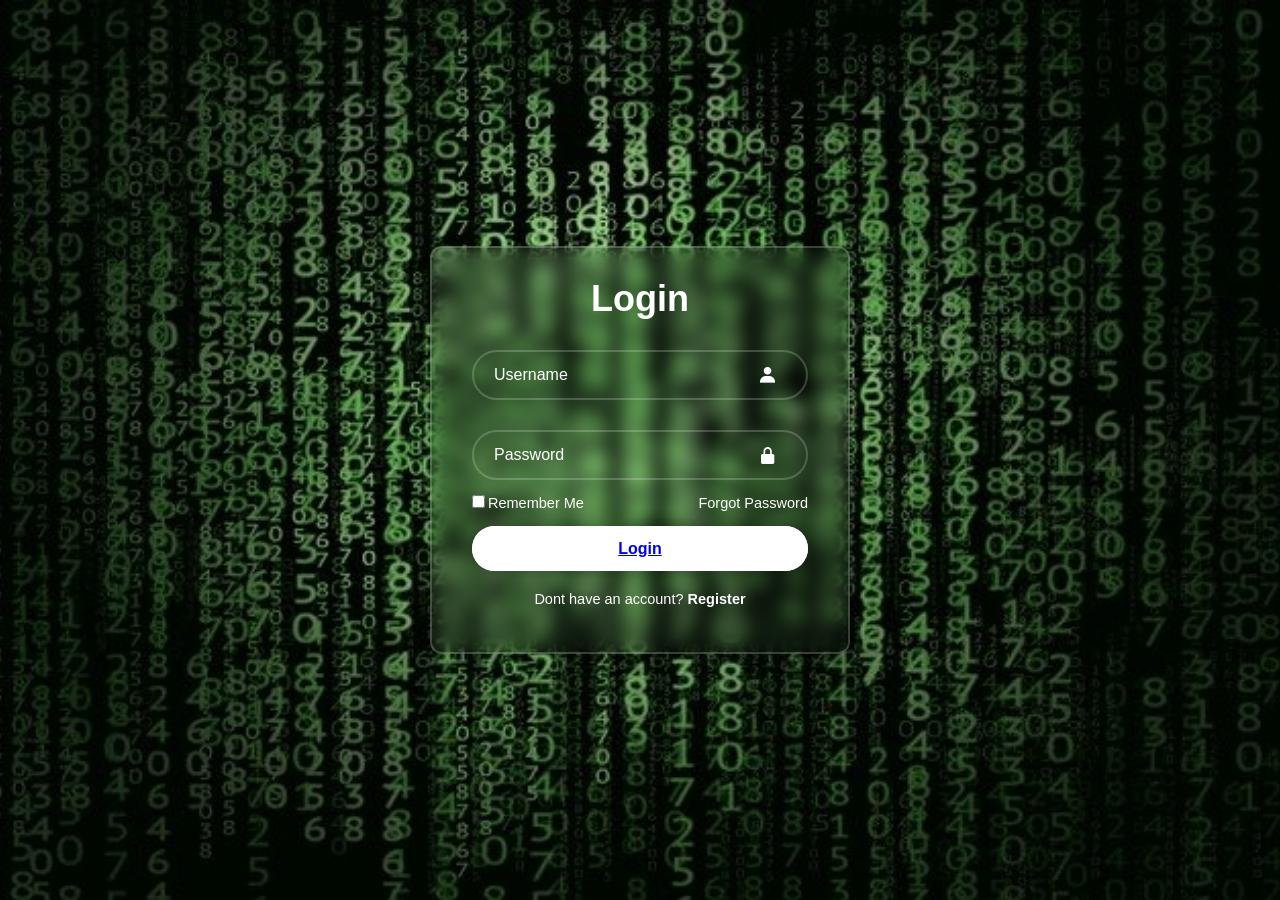
==== indexes.html @ c64421b8 "Add files via upload" ====
<!DOCTYPE html>
<html lang="en">
<head>
  <meta charset="UTF-8">
  <meta name="viewport" content="width=device-width, initial-scale=1.0">
  <title>Login Form | elmo</title>
  <link rel="stylesheet" href="styles.css">
  <link href='https://unpkg.com/boxicons@2.1.4/css/boxicons.min.css' rel='stylesheet'>
</head>
<body>
  <div class="wrapper">
    <form action="">
      <h1>Login</h1>
      <div class="input-box">
        <input type="text" placeholder="Username" required>
        <i class='bx bxs-user'></i>
      </div>
      <div class="input-box">
        <input type="password" placeholder="Password" required>
        <i class='bx bxs-lock-alt' ></i>
      </div>
      <div class="remember-forgot">
        <label><input type="checkbox">Remember Me</label>
        <a href="#">Forgot Password</a>
      </div>
      <div class="btn">
      <button type="submit" class="btn"><a href="http://127.0.0.1:5500/index.html">Login</a></button>
      </div>
      <div class="register-link">
        <p>Dont have an account? <a href="#">Register</a></p>
      </div>
    </form>
  </div>
</body>
</html>
---- styles.css ----
*{
margin: 0;
  padding: 0;
  box-sizing: border-box;
  font-family: "Poppins", sans-serif;
}
body{
  display: flex;
  justify-content: center;
  align-items: center;
 height: 100vh;
  background: url(Number-Codes.jpg) no-repeat;
  background-size: cover;
  background-position: center;
}
.wrapper{
  width: 420px;
  background: transparent;
  border: 2px solid rgba(255, 255, 255, .2);
  backdrop-filter: blur(9px);
  color: #fff;
  border-radius: 12px;
  padding: 30px 40px;
  font-family: "Poppins"sans-serif;
}
.wrapper h1{
  font-size: 36px;
  text-align: center;
  font-family: "Ubuntu", sans-serif;
}
.wrapper .input-box{
  position: relative;
  width: 100%;
  height: 50px;
  
  margin: 30px 0;
}
.input-box input{
  width: 100%;
  height: 100%;
  background: transparent;
  border: none;
  outline: none;
  border: 2px solid rgba(255, 255, 255, .2);
  border-radius: 40px;
  font-size: 16px;
  color: #fff;
  padding: 20px 45px 20px 20px;
}
.input-box input::placeholder{
  color: #fff;
}
.input-box i{
  position: absolute;
  right: 20px;
  top: 30%;
  transform: translate(-50%);
  font-size: 20px;

}
.wrapper .remember-forgot{
  display: flex;
  justify-content: space-between;
  font-size: 14.5px;
  margin: -15px 0 15px;
}
.remember-forgot label input{
  accent-color: #fff;
  margin-right: 3px;

}
.remember-forgot a{
  color: #fff;
  text-decoration: none;

}
.remember-forgot a:hover{
  text-decoration: underline;
}
.wrapper .btn{
  width: 100%;
  height: 45px;
  background: #fff;
  border: none;
  outline: none;
  border-radius: 40px;
  box-shadow: 0 0 10px rgba(0, 0, 0, .1);
  cursor: pointer;
  font-size: 16px;
  color: #333;
  font-weight: 600;
  text-decoration: none;
}
.wrapper .register-link{
  font-size: 14.5px;
  text-align: center;
  margin: 20px 0 15px;

}
.register-link p a{
  color: #fff;
  text-decoration: none;
  font-weight: 600;
}
.register-link p a:hover{
  text-decoration: underline;
  color: rgb(42, 167, 42);
}
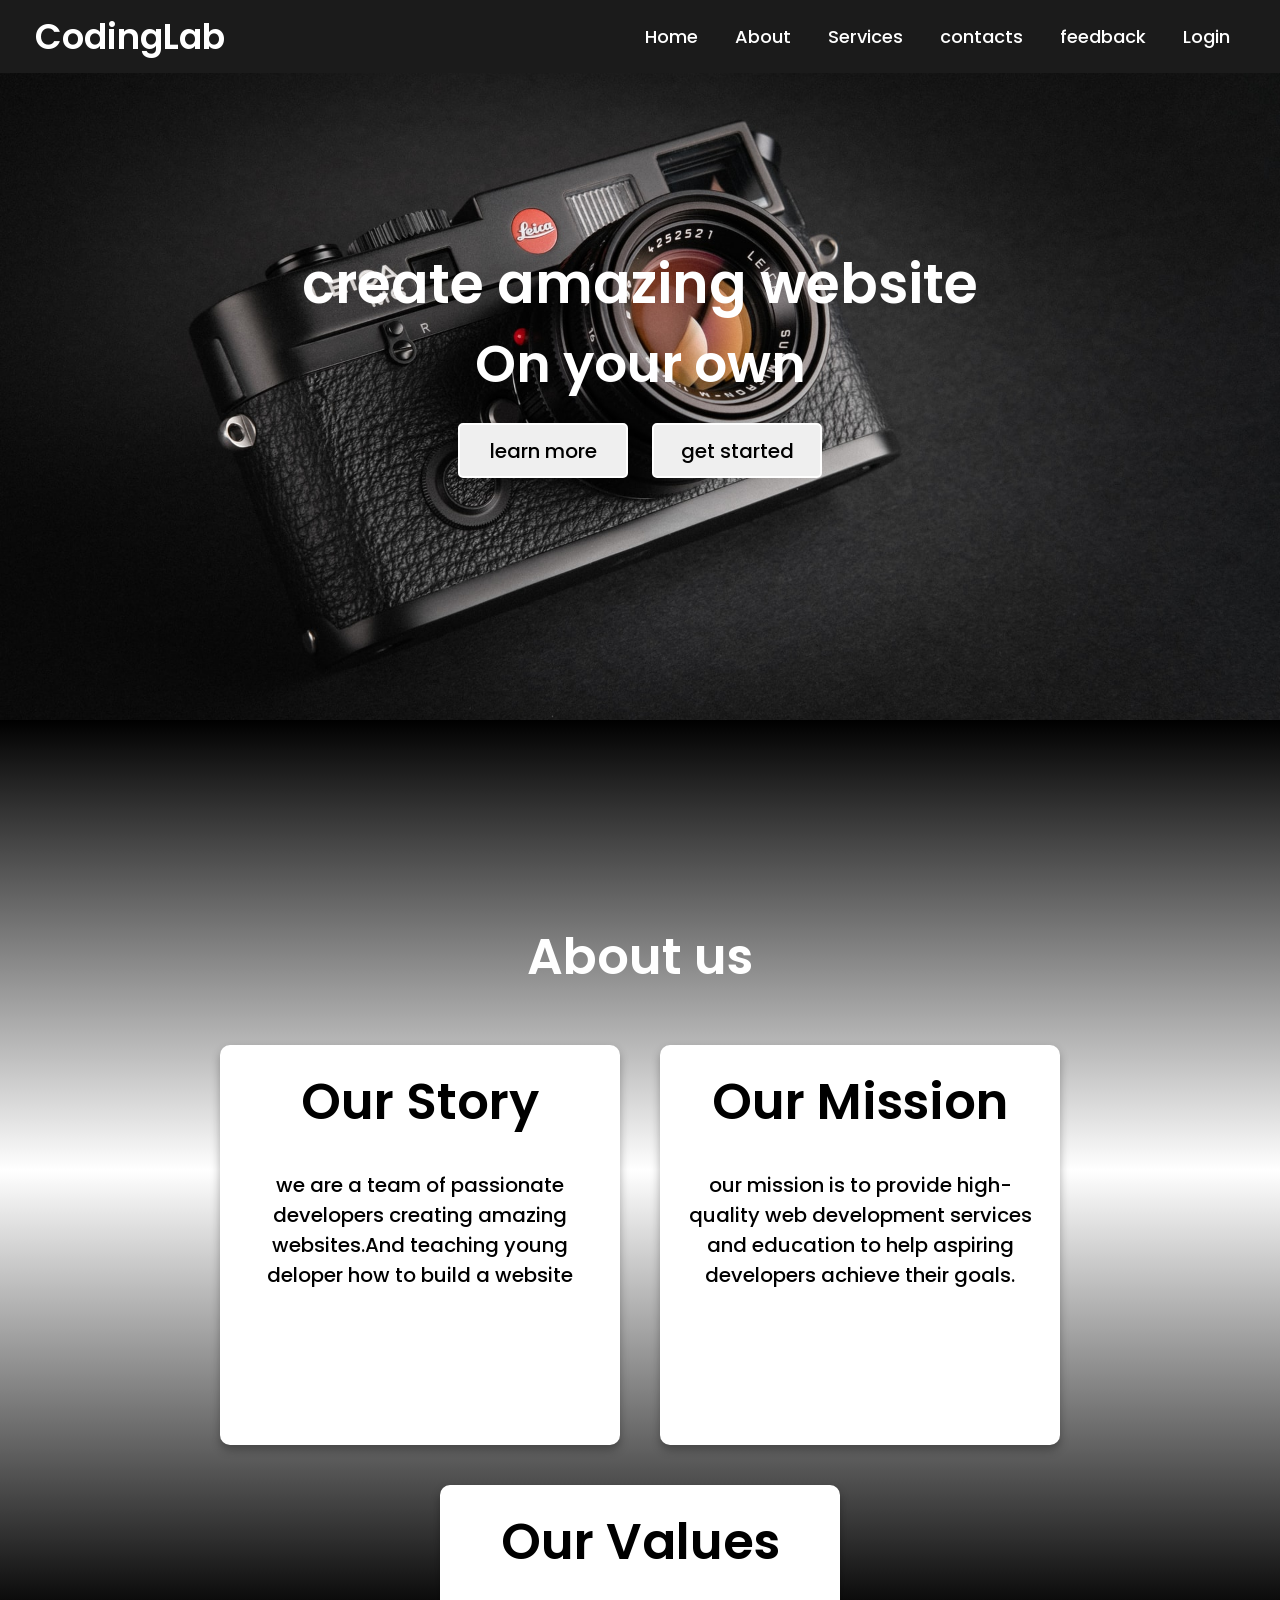
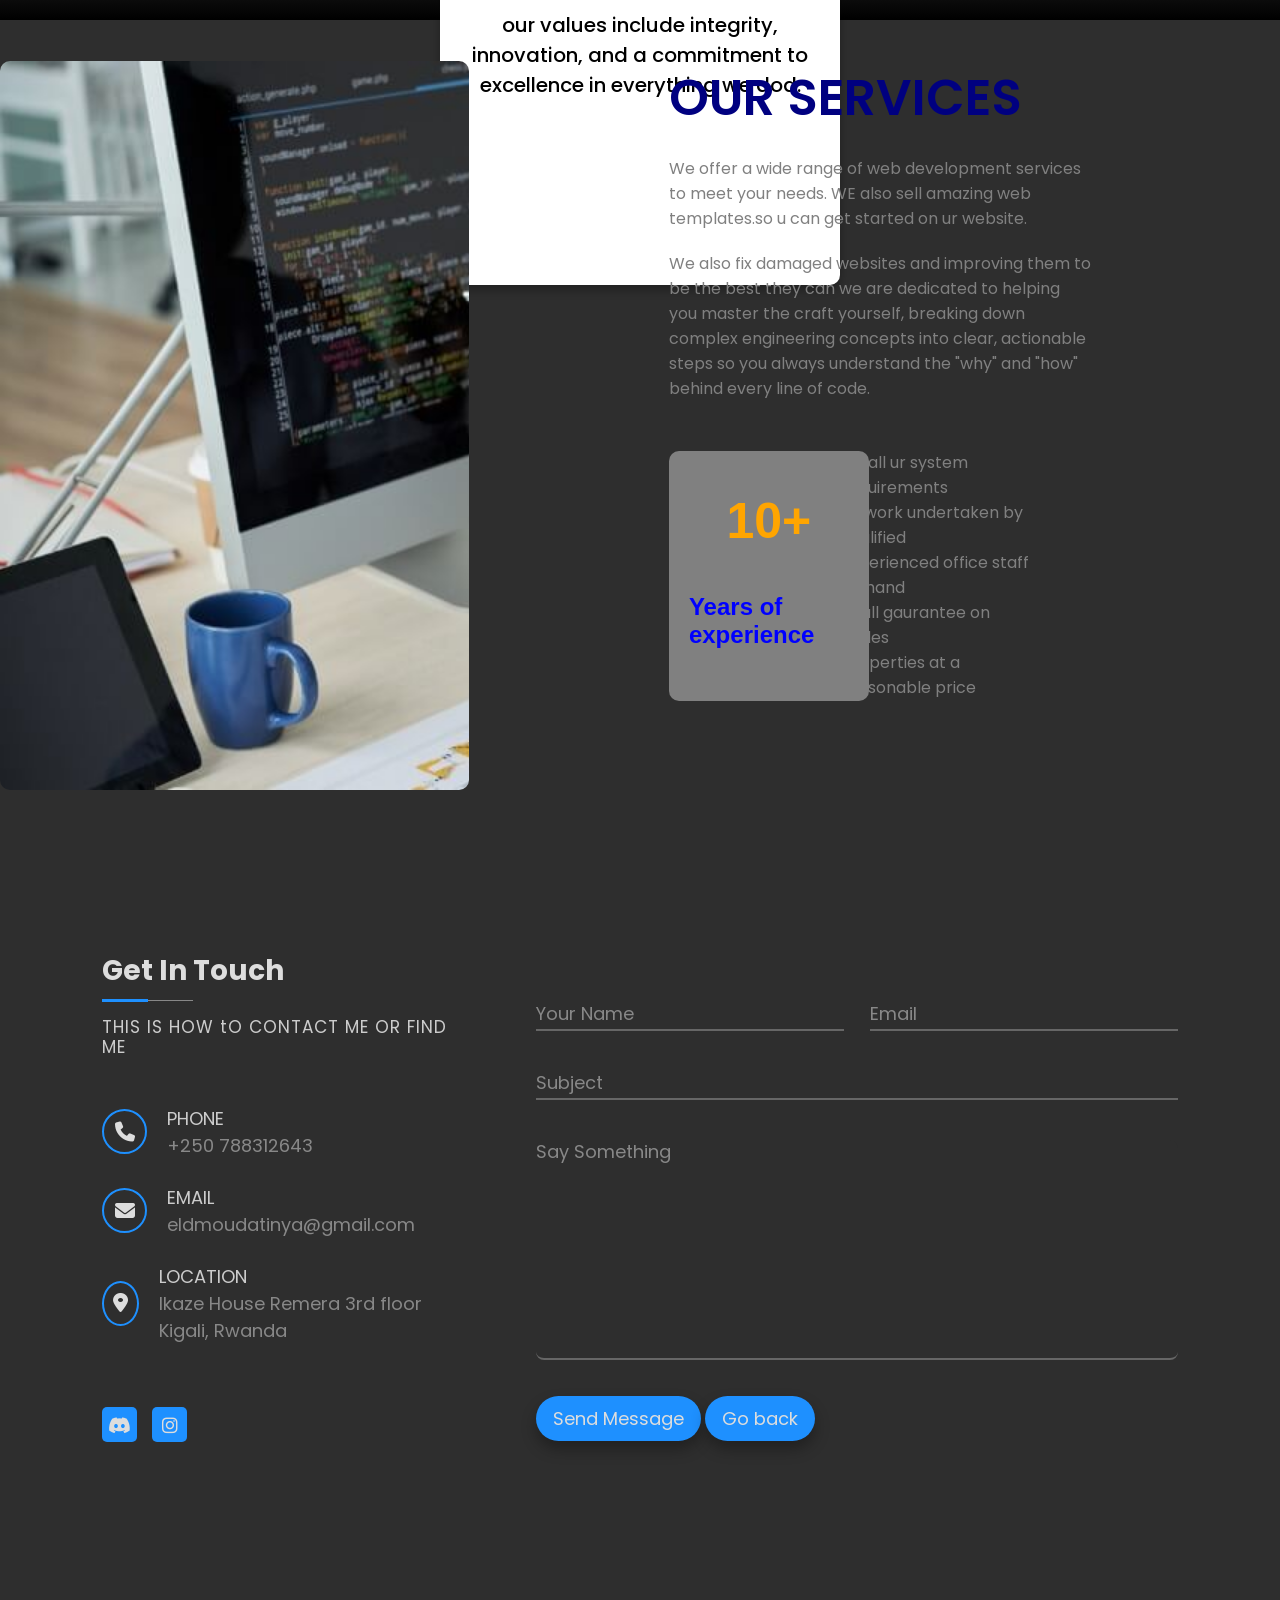
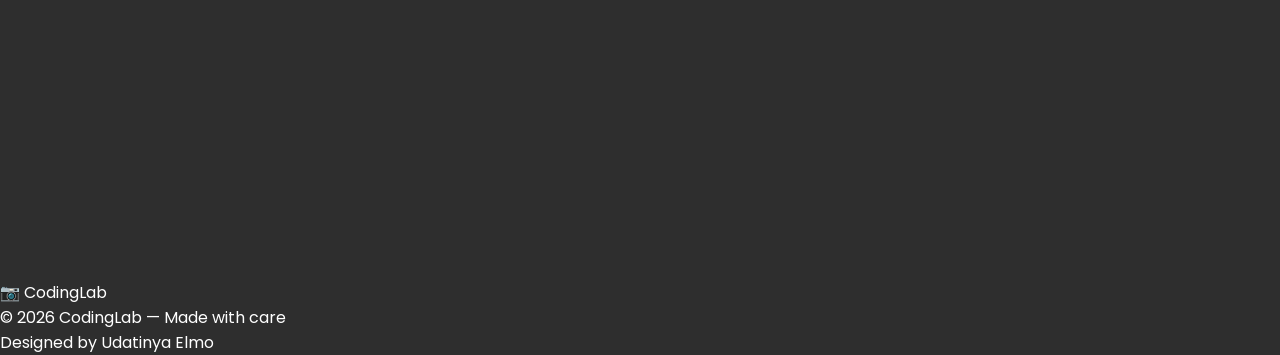
==== commit 4757b6fd: "Revamp index.html for Coding Lab layout Replaced the login form with a new layout for Coding Lab, in" ====
--- a/indexes.html
+++ b/indexes.html
@@ -1,35 +1,228 @@
 <!DOCTYPE html>
 <html lang="en">
 <head>
-  <meta charset="UTF-8">
-  <meta name="viewport" content="width=device-width, initial-scale=1.0">
-  <title>Login Form | elmo</title>
-  <link rel="stylesheet" href="styles.css">
-  <link href='https://unpkg.com/boxicons@2.1.4/css/boxicons.min.css' rel='stylesheet'>
+    <meta charset="UTF-8">
+    <meta name="viewport" content="width=device-width, initial-scale=1.0">
+    <title>Coding lab</title>
+    <link rel="stylesheet" href="style.css">
 </head>
 <body>
-  <div class="wrapper">
-    <form action="">
-      <h1>Login</h1>
-      <div class="input-box">
-        <input type="text" placeholder="Username" required>
-        <i class='bx bxs-user'></i>
-      </div>
-      <div class="input-box">
-        <input type="password" placeholder="Password" required>
-        <i class='bx bxs-lock-alt' ></i>
-      </div>
-      <div class="remember-forgot">
-        <label><input type="checkbox">Remember Me</label>
-        <a href="#">Forgot Password</a>
-      </div>
-      <div class="btn">
-      <button type="submit" class="btn"><a href="http://127.0.0.1:5500/index.html">Login</a></button>
-      </div>
-      <div class="register-link">
-        <p>Dont have an account? <a href="#">Register</a></p>
-      </div>
-    </form>
+     <!-- NAV BAR -->
+    <nav>
+        <div class="menu">
+            <div class="logo">
+                <a href="#">CodingLab</a>
+            </div>
+            <ul>
+                <li><a href="#">Home</a></li>
+                <li><a href="#about">About</a></li>
+                <li><a href="#services">Services</a></li>
+                <li><a href="contact-us.html">contacts</a></li>
+                <li><a href="#feedback">feedback</a></li>
+                <li><a href="indexes.html">Login</a></li>
+            </ul>
+        </div>
+    </nav>
+    <!-- HERO SECTION -->
+    <div class="img">
+    <div class="center">
+        <div class="title">create amazing website</div>
+        <div class="sub_title">On your own</div>
+        <div class="btns">
+            <button>learn more</button>
+            <button>get started</button>    
+       </div>
+       </div>
+       </div>
+
+         <!-- ABOUT US -->
+
+      <section class="About-me" id="about">
+         <h2 class="titleabotus">About us</h2>
+         <div class="cards">
+         <!-- card 1 -->
+        <div class="card">
+          <h2 class="titleabotus">Our Story</h2>
+          <p class="wordsaboutus">we are a team of passionate developers creating amazing websites.And teaching young deloper how to build a website</p>
+        </div>
+        <!-- card 2 -->
+        <div class="card">
+          <h2 class="titleabotus">Our Mission</h2>
+          <p class="wordsaboutus">our mission is to provide high-quality web development services and education to help aspiring developers achieve their goals.</p>
+        </div>
+        <!-- card 3 -->
+        <div class="card">
+          <h2 class="titleabotus">Our Values</h2>
+          <p class="wordsaboutus">our values include integrity, innovation, and a commitment to excellence in everything we dod.</p>
+        </div>
+        </div>
+      </section>
+
+       <!-- SERVICES -->
+
+     <section>
+        <div class="main-services" id="services">
+            <div class="first-service">
+
+            </div>
+
+            <div class="second-service">
+           <H3 class="header-services">OUR SERVICES</H3>
+            <P class="first-paragraph">We offer a wide range of web development services to meet your needs.
+                 WE also sell amazing web templates.so u can get started on ur website.</P>
+
+
+
+               <p class="second-paragraph">We also fix damaged websites and improving them to be the best they can we are dedicated to helping you master the craft yourself,
+                  breaking down complex engineering concepts into clear,
+                  actionable steps so you always understand the "why" and "how" behind every line of code.</p>
+                  <div class="cardes">
+                  <h4 class="number-years">10+</h4><p class="words-years"> Years of experience</p>
+                  
+                  </div>
+
+            </div>
+           <ul class="llist">
+                   <li>for all ur system requirements</li>
+                    <li>All work undertaken by qualified</li>
+                    <li>Experienced office staff on hand</li>
+                    <li>A full gaurantee on codes</li>
+                    <li>properties at a reasonable price</li>
+                  </ul>
+        </div>
+    
+     </section>
+    <html>
+<head>
+	
+	<link rel="stylesheet" type="text/css" href="contact-us.css">
+
+	<link rel="stylesheet" href="https://cdnjs.cloudflare.com/ajax/libs/font-awesome/6.1.1/css/all.min.css"/>
+
+	<link href="https://fonts.googleapis.com/css2?family=Poppins:ital,wght@0,100;0,200;0,400;0,500;0,600;0,800;1,900&display=swap" rel="stylesheet">
+
+	<meta name="viewport" content="width=device-width, initial-scale=1.0">
+
+	<title>Contact Section</title>
+</head>
+<body>
+	<div class="container">
+		<main class="row">
+			
+
+			<section class="col left">
+				
+				
+
+				<div class="contactTitle">
+					<h2>Get In Touch</h2>
+					<p>THIS IS HOW tO CONTACT ME OR FIND ME</p>
+				</div>
+
+				
+
+				<div class="contactInfo">
+					
+					<div class="iconGroup">
+						<div class="icon">
+							<i class="fa-solid fa-phone"></i>
+						</div>
+						<div class="details">
+							<span>Phone</span>
+							<span>+250 788312643</span>
+						</div>
+					</div>
+
+					<div class="iconGroup">
+						<div class="icon">
+							<i class="fa-solid fa-envelope"></i>
+						</div>
+						<div class="details">
+							<span>Email</span>
+							<span>eldmoudatinya@gmail.com</span>
+						</div>
+					</div>
+
+					<div class="iconGroup">
+						<div class="icon">
+							<i class="fa-solid fa-location-dot"></i>
+						</div>
+						<div class="details">
+							<span>Location</span>
+							<span>Ikaze House Remera 3rd floor Kigali, Rwanda</span>
+						</div>
+					</div>
+
+				</div>
+
+				
+
+				<div class="socialMedia">
+					
+					<a href="https://discord.com/channels/@me" target="_blank"><i class="fa-brands fa-discord"></i></a>
+					<a href="https://www.instagram.com/simp_elmo/" target="_blank"><i class="fa-brands fa-instagram"></i></a>
+				</div>
+
+				
+			</section>
+
+			
+			
+
+			<section class="col right">
+				
+				
+
+				<form class="messageForm">
+					
+					<div class="inputGroup halfWidth">
+						<input type="text" name="" required="required">
+						<label>Your Name</label>
+					</div>
+
+					<div class="inputGroup halfWidth">
+						<input type="email" name="" required="required">
+						<label>Email</label>
+					</div>
+
+					<div class="inputGroup fullWidth">
+						<input type="text" name="" required="required">
+						<label>Subject</label>
+					</div>
+
+					<div class="inputGroup fullWidth">
+						<textarea required="required"></textarea>
+						<label>Say Something</label>
+					</div>
+
+					<div class="inputGroup fullWidth">
+						<button>Send Message</button>
+                      <a href="index.html"><button >Go back</button></a>
+					</div>
+
+				</form>
+
+				
+			</section>
+
+			
+
+		</main>
+	</div>
+</body>
+</html>
+<!-- FOOTER -->
+<footer class="footer">
+  <div class="footer-left">
+    📷 CodingLab
   </div>
+  <div class="footer-middle">
+    © 2026 CodingLab — Made with care
+  </div>
+  <div class="footer-right">
+    Designed by Udatinya Elmo
+  </div>
+</footer>
+       
 </body>
-</html>+</html>
--- a/style.css
+++ b/style.css
@@ -0,0 +1,619 @@
+@import url("https://fonts.googleapis.com/css2?family=Poppins:wght@400;500;600;700&display=swap");
+*{
+    margin: 0;
+    padding: 0;
+    box-sizing: border-box;
+    font-family: poppins, sans-serif;
+    text-decoration: none;
+}
+nav{
+    position: fixed;
+    background: #1b1b1b;
+    width: 100%;
+    padding: 10px 0;
+    z-index: 12;
+}
+nav .menu{
+    max-width: 1250px;
+    
+    margin: auto;
+    display: flex;
+    align-items: center;
+    justify-content: space-between;
+    padding: 0 20px;
+}
+.menu .logo a{
+    text-decoration: none;
+    color: #fff;
+    font-size: 35px;
+    font-weight: 600;
+}
+.menu ul{
+    display: inline-flex;
+}
+.menu ul li{
+    list-style: none;
+    margin-left: 7px;
+}
+.menu ul li a{
+    text-decoration: none;
+    color: #fff;
+    font-size: 18px;
+    font-weight: 500;
+    padding: 8px 15px;
+    border-radius: 5px;
+    transition: all 0.3s ease;
+}
+.menu ul li a:hover{
+    background: #fff;
+    color: #000;
+}
+.img{
+    background: url(layout.jpg) no-repeat;
+    height: 80vh;
+    width: 100%;
+    background-position: center;
+    background-size: cover;
+    position: relative;
+}
+.img ::before{
+    content: '';
+    position: absolute;
+    top: 0;
+    left: 0;
+    height: 100%;
+    width: 100%;
+}
+.center{
+    position: absolute;
+    top: 50%;
+    left: 50%;
+    width: 100%;
+    transform: translate(-50%,-50%);
+   padding: 0 20px;
+   text-align: center;
+
+}
+.center .title{
+    color: #fff;
+    font-size: 55px;
+    font-weight: 600;
+}
+.center .sub_title{
+  color: #fff;
+  font-size: 52px;
+  font-weight: 600;
+}
+.center .btns{
+    margin-top: 20px;
+}
+.center .btns button{
+    height: 55px;
+    width: 170px;
+    border-radius: 5px;
+    border: none;
+    margin: 0 10px;
+    border: 2px solid #fff;
+    font-size: 20px;
+    font-weight: 500;
+    padding: 0 10px
+}
+.About-me{
+    padding: 200px 0;
+    color: #fff;
+    justify-content: center;
+    align-items: center;
+    background: linear-gradient(black,white,black);
+}
+.About-me .titleabotus{
+    font-size: 50px;
+    font-weight: 600;
+    text-align: center;
+    margin-bottom: 30px;
+}
+   .About-me .wordsaboutus{
+     font-size: 20px;
+    font-weight: 500;
+    text-align: center;
+    margin-bottom: 30px;
+   }
+    /* cards */
+    .cards{
+        display: flex;
+        justify-content: center;
+        align-items: center;
+        flex-wrap: wrap;
+    }
+
+    .card{
+        background: #fff;
+        color: #000;
+        width: 400px;
+        height: 400px;
+        border-radius: 10px;
+        box-shadow: 0 5px 10px rgba(0,0,0,0.3);
+        margin: 20px;
+        padding: 20px;
+        text-align: justify;
+    }
+     
+
+    section{
+          width: 100%;
+    height: 100vh;
+    
+    }
+ .main-services{
+    display: flex;
+    width: 100%;
+    height: 90vh;
+    justify-content: center;
+    align-items: center;
+   
+ }
+.first-service{
+    background: url(coding-salary.jpg) no-repeat;
+    background-size: cover;
+    width:50%;
+    height: 90%;
+    border-radius: 10px;
+    margin-right: 200px;
+}
+.second-service{
+    width: 45%;
+    height: 90%;
+    border-radius: 10px;
+}
+.header-services{
+    font-size: 50px;
+    font-weight: 600;
+    color: navy
+}
+.first-paragraph{
+    color: grey;
+    padding: 20px 0;
+}
+.second-paragraph{
+    color: grey;
+}
+.cardes{
+    display: flex;
+    justify-content: center;
+    align-items: center;
+    flex-wrap: wrap;
+    height: 250px;
+    width: 200px;
+    background-color: grey;
+    padding : 20px;
+    border-radius: 10px;
+    margin-top: 50px;
+    
+}
+
+.number-years{
+    font-size: 50px;
+    font-weight: 600;
+    color: orange;
+    font-family: "Ubuntu", sans-serif;
+
+}
+.words-years{
+    font-size: 24px;
+    font-weight: 600;
+    color: blue;
+    font-family: "Ubuntu", sans-serif;
+    margin-bottom: 10px;
+}
+.llist{
+    color: grey;
+    position: relative;
+    top: 150px;
+    right: 250px;
+}
+*{
+	margin: 0;
+	padding: 0;
+	box-sizing: border-box;
+	font-family: 'Poppins', sans-serif;
+}
+body{
+	width: 100%;
+	min-height: 100vh;
+	background-color: #2e2e2e;
+	color: white;
+}
+.container{
+	width: 100%;
+	min-height: 100vh;
+	display: flex;
+	justify-content: center;
+	align-items: center;
+	padding: 30px 8%;
+}
+.container .row{
+	display: flex;
+	justify-content: space-between;
+	width: 100%;
+	max-width: 1100px;
+}
+.row section.col{
+	display: flex;
+	flex-direction: column;
+}
+.row section.left{
+	flex-basis: 35%;
+	min-width: 320px;
+	margin-right: 60px;
+}
+.row section.right{
+	flex-basis: 60%;
+}
+section.left .contactTitle h2{
+	position: relative;
+	font-size: 28px;
+	color: #ddd;
+	display: inline-block;
+	margin-bottom: 25px;
+}
+section.left .contactTitle h2::before{
+	content: '';
+	position: absolute;
+	width: 50%;
+	height: 1px;
+	background-color: #888;
+	top: 120%;
+	left: 0;
+}
+section.left .contactTitle h2::after{
+	content: '';
+	position: absolute;
+	width: 25%;
+	height: 3px;
+	background-color: dodgerblue;
+	top: calc(120% - 1px);
+	left: 0;
+}
+section.left .contactTitle p{
+	font-size: 17px;
+	color: #ccc;
+	letter-spacing: 1px;
+	line-height: 1.2;
+	padding-bottom: 22px;
+}
+section.left .contactInfo{
+	margin-bottom: 16px;
+}
+.contactInfo .iconGroup{
+	display: flex;
+	align-items: center;
+	margin: 25px 0px;
+}
+.iconGroup .icon{
+	width: 45px;
+	height: 45px;
+	border: 2px solid dodgerblue;
+	border-radius: 50%;
+	margin-right: 20px;
+	position: relative;
+}
+.iconGroup .icon i{
+	font-size: 20px;
+	color: #ddd;
+	position: absolute;
+	top: 50%;
+	left: 50%;
+	transform: translate(-50%, -50%);
+}
+.iconGroup .details span{
+	display: block;
+	color: #888;
+	font-size: 18px;
+}
+.iconGroup .details span:nth-child(1){
+	text-transform: uppercase;
+	color: #ccc;
+}
+section.left .socialMedia{
+	display: flex;
+	justify-content: flex-start;
+	align-items: center;
+	flex-wrap: wrap;
+	margin: 22px 0px 20px;
+}
+.socialMedia a{
+	width: 35px;
+	height: 35px;
+	text-decoration: none;
+	text-align: center;
+	margin-right: 15px;
+	border-radius: 5px;
+	background-color: dodgerblue;
+	transition: 0.4s;
+}
+.socialMedia a i{
+	color: #ddd;
+	font-size: 18px;
+	line-height: 35px;
+	border: 1px solid transparent;
+	transition-delay: 0.4s;
+}
+.socialMedia a:hover{
+	transform: translateY(-5px);
+	background-color: #2e2e2e;
+	color: dodgerblue;
+	border: 1px solid dodgerblue;
+}
+.socialMedia a:hover i{
+	color: dodgerblue;
+}
+
+/* Code for the right section (column) */
+
+.row section.right .messageForm{
+	display: flex;
+	justify-content: space-between;
+	flex-wrap: wrap;
+	padding-top: 30px;
+}
+.row section.right .inputGroup{
+	margin: 18px 0px;
+	position: relative;
+}
+.messageForm .halfWidth{
+	flex-basis: 48%;
+}
+.messageForm .fullWidth{
+	flex-basis: 100%;
+}
+.messageForm input, .messageForm textarea{
+	width: 100%;
+	font-size: 18px;
+	padding: 2px 0px;
+	background-color: #2e2e2e;
+	color: #ddd;
+	border: none;
+	border-bottom: 2px solid #666;
+	outline: none;
+}
+.messageForm textarea{
+	resize: none;
+	height: 220px;
+	display: block;
+}
+textarea::-webkit-scrollbar{
+	width: 5px;
+}
+textarea::-webkit-scrollbar-track{
+	background-color: #1e1e1e;
+	border-radius: 15px;
+}
+textarea::-webkit-scrollbar-thumb{
+	background-color: dodgerblue;
+	border-radius: 15px;
+}
+.inputGroup label{
+	position: absolute;
+	left: 0;
+	bottom: 4px;
+	color: #888;
+	font-size: 18px;
+	transition: 0.4s;
+	pointer-events: none;
+}
+.inputGroup:nth-child(4) label{
+	top: 2px;
+}
+.inputGroup input:focus ~ label, .inputGroup textarea:focus ~ label,
+.inputGroup input:valid ~ label, .inputGroup textarea:valid ~ label
+{
+	transform: translateY(-30px);
+	font-size: 16px;
+}
+.inputGroup button{
+	padding: 8px 16px;
+	font-size: 18px;
+	background-color: dodgerblue;
+	color: #ddd;
+	border: 1px solid transparent;
+	border-radius: 25px;
+	outline: none;
+	cursor: pointer;
+	box-shadow: 0px 8px 15px rgba(0, 0, 0, 0.3);
+	transition: 0.4s;
+}
+.inputGroup button:hover{
+	background-color: #2e2e2e;
+	color: dodgerblue;
+	box-shadow: 0px 0px 15px rgba(0, 0, 0, 0.3);
+	border: 1px solid dodgerblue;
+}
+@media(max-width: 1100px){
+	.messageForm .halfWidth{
+		flex-basis: 100%;
+	}
+}
+@media(max-width: 900px){
+	.container .row{
+		flex-wrap: wrap;
+	}
+	.row section.left, .row section.right{
+		flex-basis: 100%;
+		margin: 0px;
+	}
+}
+/* ── Layout ── */
+.fb-wrap {
+  max-width: 560px;
+  margin: 0 auto;
+  padding: 2rem 1rem;
+  font-family: inherit;
+}
+
+/* ── Card ── */
+.fb-card {
+  background: #ffffff;
+  border: 1px solid #e5e7eb;
+  border-radius: 12px;
+  padding: 2rem;
+}
+
+/* ── Header ── */
+.fb-title {
+  margin: 0 0 4px;
+  font-size: 20px;
+  font-weight: 500;
+  color: #111827;
+}
+
+.fb-subtitle {
+  margin: 0 0 1.5rem;
+  font-size: 14px;
+  color: #6b7280;
+}
+
+/* ── Labels ── */
+.fb-label {
+  display: block;
+  font-size: 14px;
+  font-weight: 500;
+  color: #6b7280;
+  margin-top: 1.25rem;
+  margin-bottom: 6px;
+}
+
+.fb-optional {
+  color: #9ca3af;
+  font-weight: 400;
+}
+
+/* ── Star rating (pure CSS trick: stars listed 5→1 in HTML, displayed RTL) ── */
+.fb-stars {
+  display: flex;
+  flex-direction: row-reverse;
+  justify-content: flex-end;
+  gap: 4px;
+}
+
+.fb-stars input[type="radio"] {
+  display: none;
+}
+
+.fb-stars label {
+  font-size: 32px;
+  color: #d1d5db;
+  cursor: pointer;
+  transition: color 0.1s;
+}
+
+/* Highlight hovered star and all stars after it (which are visually before, due to RTL) */
+.fb-stars label:hover,
+.fb-stars label:hover ~ label,
+.fb-stars input[type="radio"]:checked ~ label {
+  color: #f59e0b;
+}
+
+/* ── Checkboxes as chips ── */
+.fb-options {
+  display: flex;
+  flex-wrap: wrap;
+  gap: 8px;
+}
+
+.fb-options input[type="checkbox"] {
+  display: none;
+}
+
+.fb-chip {
+  display: inline-block;
+  padding: 6px 14px;
+  border-radius: 8px;
+  border: 1px solid #d1d5db;
+  font-size: 13px;
+  cursor: pointer;
+  color: #6b7280;
+  background: #f9fafb;
+  transition: all 0.12s;
+}
+
+.fb-options input[type="checkbox"]:checked + .fb-chip {
+  background: #eff6ff;
+  border-color: #93c5fd;
+  color: #1d4ed8;
+}
+
+/* ── Textarea ── */
+textarea {
+  width: 100%;
+  box-sizing: border-box;
+  min-height: 110px;
+  resize: vertical;
+  border-radius: 8px;
+  border: 1px solid #d1d5db;
+  font-size: 14px;
+  padding: 10px 12px;
+  margin-top: 4px;
+  font-family: inherit;
+  color: #111827;
+}
+
+textarea:focus {
+  outline: none;
+  border-color: #3b82f6;
+}
+
+/* ── Text inputs ── */
+.fb-input {
+  width: 100%;
+  box-sizing: border-box;
+  height: 38px;
+  border-radius: 8px;
+  border: 1px solid #d1d5db;
+  font-size: 14px;
+  padding: 0 12px;
+  font-family: inherit;
+  color: #111827;
+  margin-top: 4px;
+}
+
+.fb-input:focus {
+  outline: none;
+  border-color: #3b82f6;
+}
+
+/* ── Divider ── */
+.fb-divider {
+  border: none;
+  border-top: 1px solid #e5e7eb;
+  margin: 1.5rem 0;
+}
+
+/* ── Submit button ── */
+.fb-submit {
+  display: block;
+  margin-top: 1.5rem;
+  width: 100%;
+  height: 42px;
+  border-radius: 8px;
+  border: none;
+  background: #2563eb;
+  color: #ffffff;
+  font-size: 15px;
+  font-weight: 500;
+  cursor: pointer;
+  transition: background 0.15s;
+}
+
+.fb-submit:hover {
+  background: #1d4ed8;
+}
+
+.fb-submit:active {
+  transform: scale(0.98);
+}
+
+/* ── Responsive ── */
+@media (max-width: 480px) {
+  .fb-card {
+    padding: 1.25rem;
+  }
+}
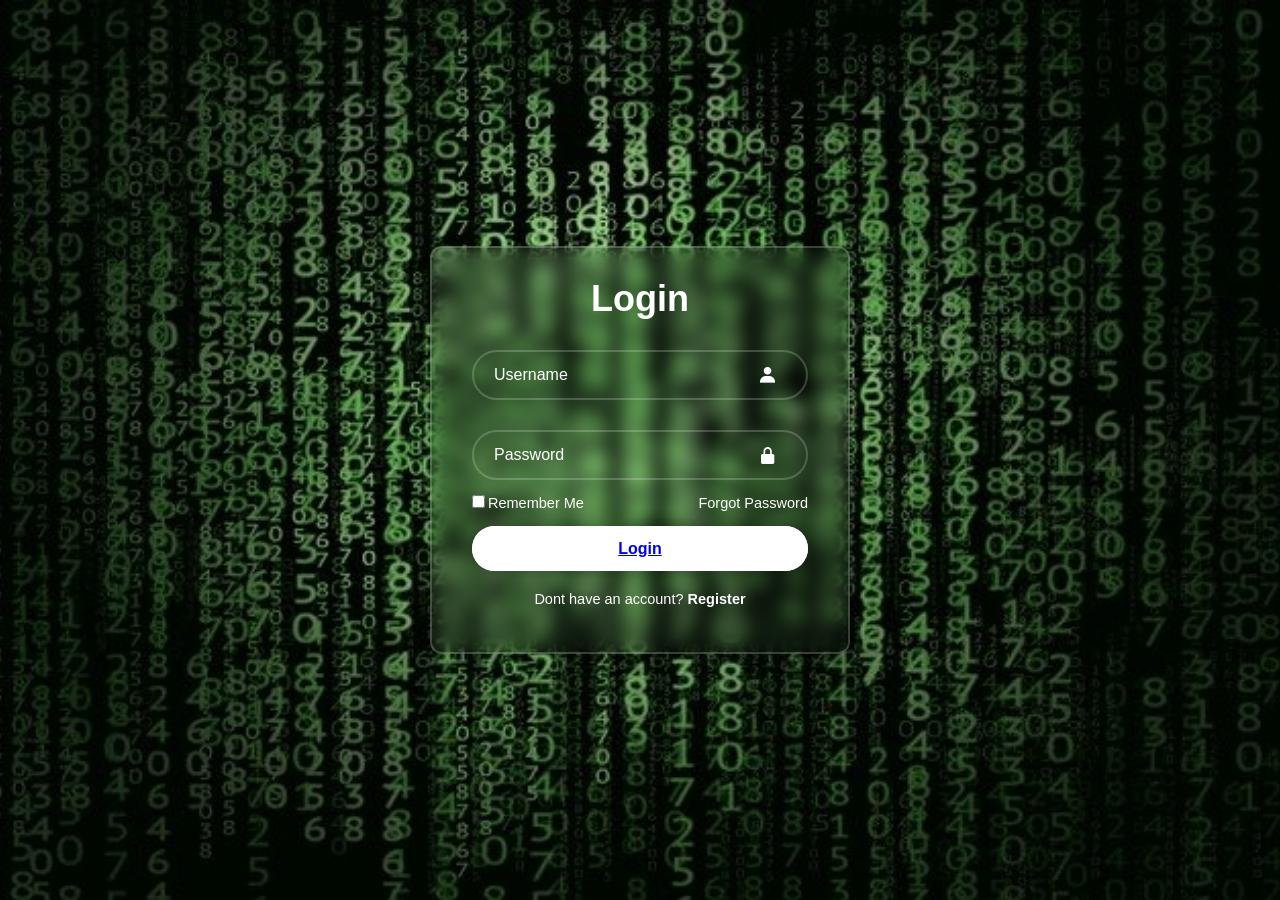
==== commit 988253ec: "Replace old HTML structure with login form" ====
--- a/indexes.html
+++ b/indexes.html
@@ -1,228 +1,35 @@
 <!DOCTYPE html>
 <html lang="en">
 <head>
-    <meta charset="UTF-8">
-    <meta name="viewport" content="width=device-width, initial-scale=1.0">
-    <title>Coding lab</title>
-    <link rel="stylesheet" href="style.css">
+  <meta charset="UTF-8">
+  <meta name="viewport" content="width=device-width, initial-scale=1.0">
+  <title>Login Form | elmo</title>
+  <link rel="stylesheet" href="styles.css">
+  <link href='https://unpkg.com/boxicons@2.1.4/css/boxicons.min.css' rel='stylesheet'>
 </head>
 <body>
-     <!-- NAV BAR -->
-    <nav>
-        <div class="menu">
-            <div class="logo">
-                <a href="#">CodingLab</a>
-            </div>
-            <ul>
-                <li><a href="#">Home</a></li>
-                <li><a href="#about">About</a></li>
-                <li><a href="#services">Services</a></li>
-                <li><a href="contact-us.html">contacts</a></li>
-                <li><a href="#feedback">feedback</a></li>
-                <li><a href="indexes.html">Login</a></li>
-            </ul>
-        </div>
-    </nav>
-    <!-- HERO SECTION -->
-    <div class="img">
-    <div class="center">
-        <div class="title">create amazing website</div>
-        <div class="sub_title">On your own</div>
-        <div class="btns">
-            <button>learn more</button>
-            <button>get started</button>    
-       </div>
-       </div>
-       </div>
-
-         <!-- ABOUT US -->
-
-      <section class="About-me" id="about">
-         <h2 class="titleabotus">About us</h2>
-         <div class="cards">
-         <!-- card 1 -->
-        <div class="card">
-          <h2 class="titleabotus">Our Story</h2>
-          <p class="wordsaboutus">we are a team of passionate developers creating amazing websites.And teaching young deloper how to build a website</p>
-        </div>
-        <!-- card 2 -->
-        <div class="card">
-          <h2 class="titleabotus">Our Mission</h2>
-          <p class="wordsaboutus">our mission is to provide high-quality web development services and education to help aspiring developers achieve their goals.</p>
-        </div>
-        <!-- card 3 -->
-        <div class="card">
-          <h2 class="titleabotus">Our Values</h2>
-          <p class="wordsaboutus">our values include integrity, innovation, and a commitment to excellence in everything we dod.</p>
-        </div>
-        </div>
-      </section>
-
-       <!-- SERVICES -->
-
-     <section>
-        <div class="main-services" id="services">
-            <div class="first-service">
-
-            </div>
-
-            <div class="second-service">
-           <H3 class="header-services">OUR SERVICES</H3>
-            <P class="first-paragraph">We offer a wide range of web development services to meet your needs.
-                 WE also sell amazing web templates.so u can get started on ur website.</P>
-
-
-
-               <p class="second-paragraph">We also fix damaged websites and improving them to be the best they can we are dedicated to helping you master the craft yourself,
-                  breaking down complex engineering concepts into clear,
-                  actionable steps so you always understand the "why" and "how" behind every line of code.</p>
-                  <div class="cardes">
-                  <h4 class="number-years">10+</h4><p class="words-years"> Years of experience</p>
-                  
-                  </div>
-
-            </div>
-           <ul class="llist">
-                   <li>for all ur system requirements</li>
-                    <li>All work undertaken by qualified</li>
-                    <li>Experienced office staff on hand</li>
-                    <li>A full gaurantee on codes</li>
-                    <li>properties at a reasonable price</li>
-                  </ul>
-        </div>
-    
-     </section>
-    <html>
-<head>
-	
-	<link rel="stylesheet" type="text/css" href="contact-us.css">
-
-	<link rel="stylesheet" href="https://cdnjs.cloudflare.com/ajax/libs/font-awesome/6.1.1/css/all.min.css"/>
-
-	<link href="https://fonts.googleapis.com/css2?family=Poppins:ital,wght@0,100;0,200;0,400;0,500;0,600;0,800;1,900&display=swap" rel="stylesheet">
-
-	<meta name="viewport" content="width=device-width, initial-scale=1.0">
-
-	<title>Contact Section</title>
-</head>
-<body>
-	<div class="container">
-		<main class="row">
-			
-
-			<section class="col left">
-				
-				
-
-				<div class="contactTitle">
-					<h2>Get In Touch</h2>
-					<p>THIS IS HOW tO CONTACT ME OR FIND ME</p>
-				</div>
-
-				
-
-				<div class="contactInfo">
-					
-					<div class="iconGroup">
-						<div class="icon">
-							<i class="fa-solid fa-phone"></i>
-						</div>
-						<div class="details">
-							<span>Phone</span>
-							<span>+250 788312643</span>
-						</div>
-					</div>
-
-					<div class="iconGroup">
-						<div class="icon">
-							<i class="fa-solid fa-envelope"></i>
-						</div>
-						<div class="details">
-							<span>Email</span>
-							<span>eldmoudatinya@gmail.com</span>
-						</div>
-					</div>
-
-					<div class="iconGroup">
-						<div class="icon">
-							<i class="fa-solid fa-location-dot"></i>
-						</div>
-						<div class="details">
-							<span>Location</span>
-							<span>Ikaze House Remera 3rd floor Kigali, Rwanda</span>
-						</div>
-					</div>
-
-				</div>
-
-				
-
-				<div class="socialMedia">
-					
-					<a href="https://discord.com/channels/@me" target="_blank"><i class="fa-brands fa-discord"></i></a>
-					<a href="https://www.instagram.com/simp_elmo/" target="_blank"><i class="fa-brands fa-instagram"></i></a>
-				</div>
-
-				
-			</section>
-
-			
-			
-
-			<section class="col right">
-				
-				
-
-				<form class="messageForm">
-					
-					<div class="inputGroup halfWidth">
-						<input type="text" name="" required="required">
-						<label>Your Name</label>
-					</div>
-
-					<div class="inputGroup halfWidth">
-						<input type="email" name="" required="required">
-						<label>Email</label>
-					</div>
-
-					<div class="inputGroup fullWidth">
-						<input type="text" name="" required="required">
-						<label>Subject</label>
-					</div>
-
-					<div class="inputGroup fullWidth">
-						<textarea required="required"></textarea>
-						<label>Say Something</label>
-					</div>
-
-					<div class="inputGroup fullWidth">
-						<button>Send Message</button>
-                      <a href="index.html"><button >Go back</button></a>
-					</div>
-
-				</form>
-
-				
-			</section>
-
-			
-
-		</main>
-	</div>
+  <div class="wrapper">
+    <form action="">
+      <h1>Login</h1>
+      <div class="input-box">
+        <input type="text" placeholder="Username" required>
+        <i class='bx bxs-user'></i>
+      </div>
+      <div class="input-box">
+        <input type="password" placeholder="Password" required>
+        <i class='bx bxs-lock-alt' ></i>
+      </div>
+      <div class="remember-forgot">
+        <label><input type="checkbox">Remember Me</label>
+        <a href="#">Forgot Password</a>
+      </div>
+      <div class="btn">
+      <button type="submit" class="btn"><a href="http://127.0.0.1:5500/index.html">Login</a></button>
+      </div>
+      <div class="register-link">
+        <p>Dont have an account? <a href="#">Register</a></p>
+      </div>
+    </form>
+  </div>
 </body>
 </html>
-<!-- FOOTER -->
-<footer class="footer">
-  <div class="footer-left">
-    📷 CodingLab
-  </div>
-  <div class="footer-middle">
-    © 2026 CodingLab — Made with care
-  </div>
-  <div class="footer-right">
-    Designed by Udatinya Elmo
-  </div>
-</footer>
-       
-</body>
-</html>
--- a/styles.css
+++ b/styles.css
@@ -0,0 +1,108 @@
+*{
+margin: 0;
+  padding: 0;
+  box-sizing: border-box;
+  font-family: "Poppins", sans-serif;
+}
+body{
+  display: flex;
+  justify-content: center;
+  align-items: center;
+ height: 100vh;
+  background: url(Number-Codes.jpg) no-repeat;
+  background-size: cover;
+  background-position: center;
+}
+.wrapper{
+  width: 420px;
+  background: transparent;
+  border: 2px solid rgba(255, 255, 255, .2);
+  backdrop-filter: blur(9px);
+  color: #fff;
+  border-radius: 12px;
+  padding: 30px 40px;
+  font-family: "Poppins"sans-serif;
+}
+.wrapper h1{
+  font-size: 36px;
+  text-align: center;
+  font-family: "Ubuntu", sans-serif;
+}
+.wrapper .input-box{
+  position: relative;
+  width: 100%;
+  height: 50px;
+  
+  margin: 30px 0;
+}
+.input-box input{
+  width: 100%;
+  height: 100%;
+  background: transparent;
+  border: none;
+  outline: none;
+  border: 2px solid rgba(255, 255, 255, .2);
+  border-radius: 40px;
+  font-size: 16px;
+  color: #fff;
+  padding: 20px 45px 20px 20px;
+}
+.input-box input::placeholder{
+  color: #fff;
+}
+.input-box i{
+  position: absolute;
+  right: 20px;
+  top: 30%;
+  transform: translate(-50%);
+  font-size: 20px;
+
+}
+.wrapper .remember-forgot{
+  display: flex;
+  justify-content: space-between;
+  font-size: 14.5px;
+  margin: -15px 0 15px;
+}
+.remember-forgot label input{
+  accent-color: #fff;
+  margin-right: 3px;
+
+}
+.remember-forgot a{
+  color: #fff;
+  text-decoration: none;
+
+}
+.remember-forgot a:hover{
+  text-decoration: underline;
+}
+.wrapper .btn{
+  width: 100%;
+  height: 45px;
+  background: #fff;
+  border: none;
+  outline: none;
+  border-radius: 40px;
+  box-shadow: 0 0 10px rgba(0, 0, 0, .1);
+  cursor: pointer;
+  font-size: 16px;
+  color: #333;
+  font-weight: 600;
+  text-decoration: none;
+}
+.wrapper .register-link{
+  font-size: 14.5px;
+  text-align: center;
+  margin: 20px 0 15px;
+
+}
+.register-link p a{
+  color: #fff;
+  text-decoration: none;
+  font-weight: 600;
+}
+.register-link p a:hover{
+  text-decoration: underline;
+  color: rgb(42, 167, 42);
+}
